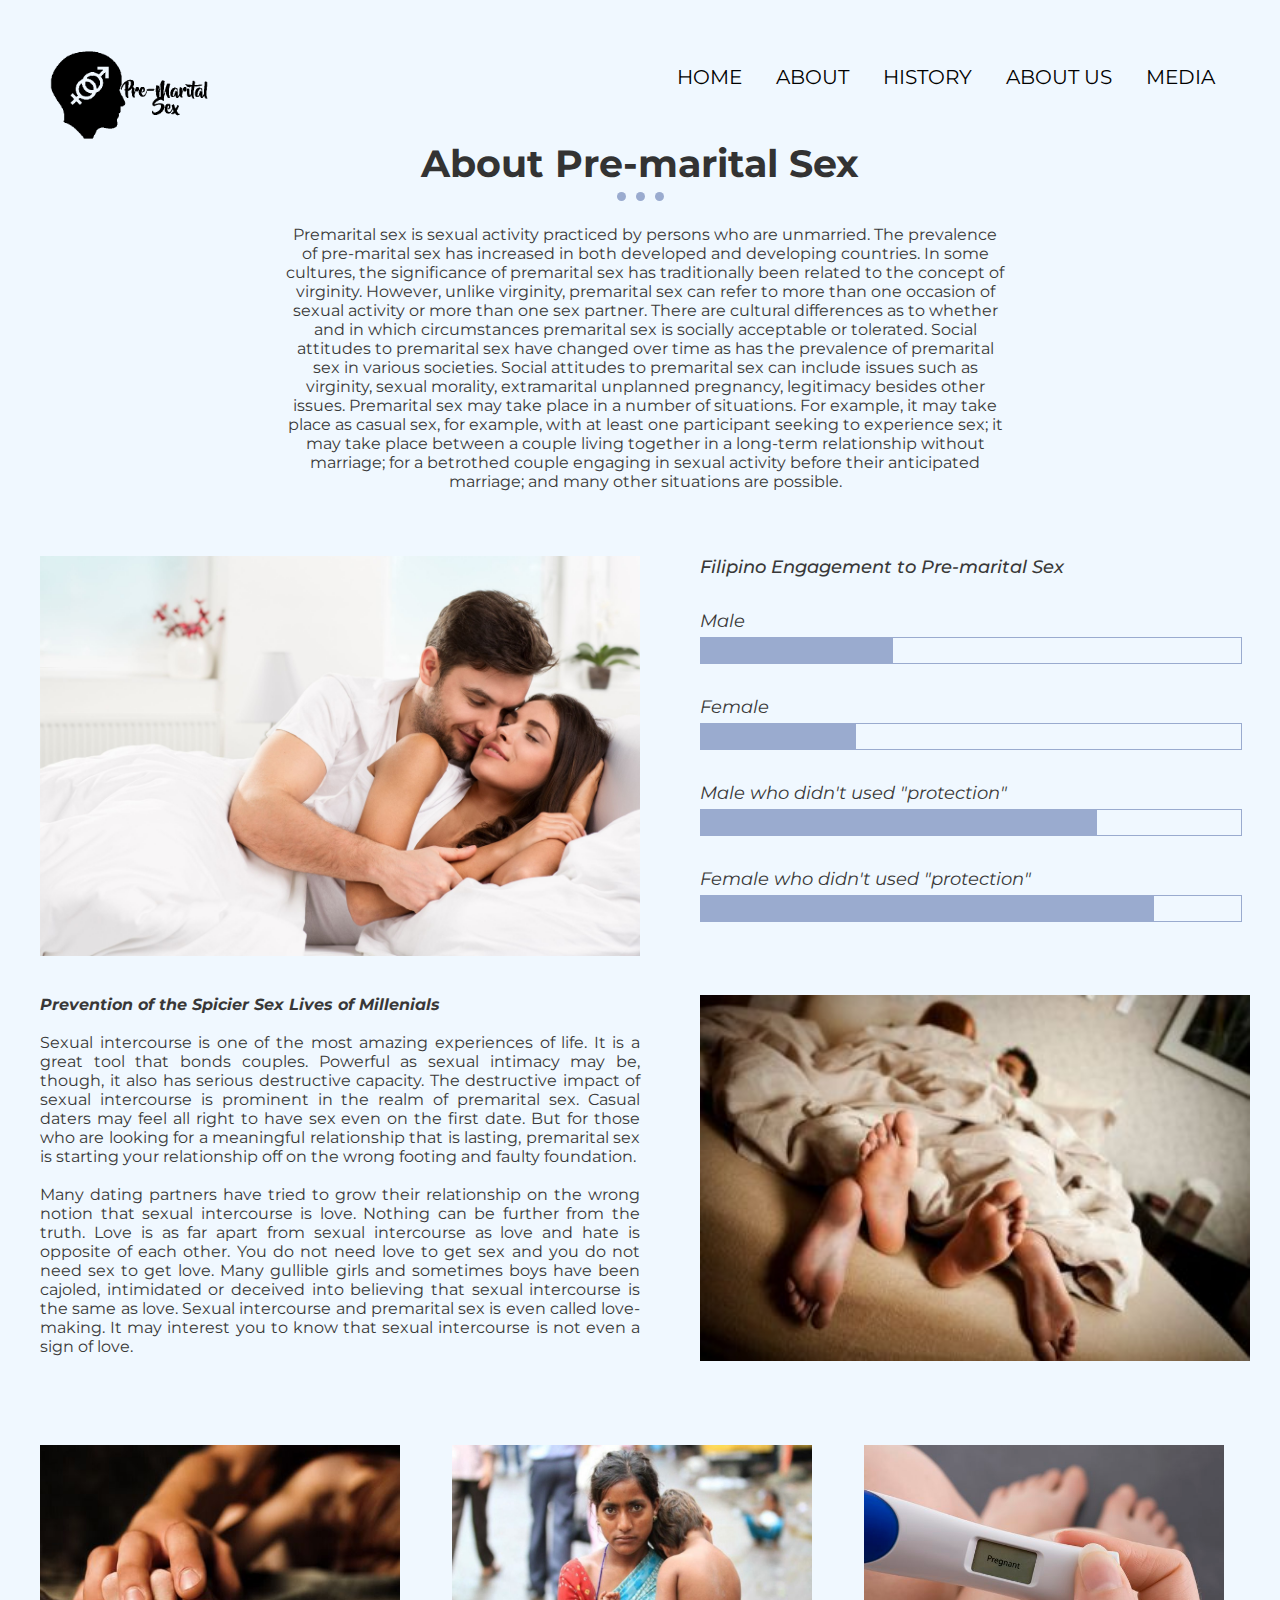
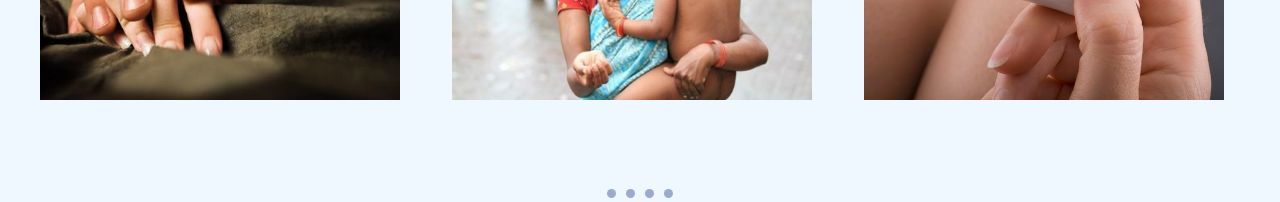
==== about.html @ 6db8bfd3 "With lots of Tabs" ====
<!DOCTYPE html>
<html>
<head>
    <meta http-equiv="content-type" content="text/html"; charset="UTF-8" />
    <meta name="viewport" content="width=device-width,initial-scale=1.0" />
    <title>Pre-Marital Sex Awareness</title>
    <link rel="stylesheet" type="text/css" href="css/style.css">
    <link href="https://fonts.googleapis.com/css?family=Montserrat|Poiret+One" rel="stylesheet">

    <link rel="apple-touch-icon" sizes="180x180" href="favicon/apple-touch-icon.png">
    <link rel="icon" type="image/png" sizes="32x32" href="favicon/favicon-32x32.png">
    <link rel="icon" type="image/png" sizes="16x16" href="favicon/favicon-16x16.png">
    <link rel="manifest" href="favicon/manifest.json">
    <link rel="mask-icon" href="favicon/safari-pinned-tab.svg" color="#000000">
    <meta name="theme-color" content="#ffffff">
    
</head>
<body style="background-color: aliceblue">
    
    
    
    <!--WEBSITE CREATED BY JOSIAH LOPEZ 12/26/17-->
    <!--HTML, CSS AND A LITTLE JAVASCRIPT AND JQUERY-->
    <!--SUBMITTED TO RANYLENE OLAYBAL-->
    <!--CTRL+SHIFT+/ to PUT MESSAGES-->
    <!--99% DONE-->
    
    
    
<button onclick="topFunction()" id="myBtn" title="Go to top">Back to Top</button> 
<!--<div class="wrapper">
    <div class="slide">-->
        <div class="header-io">
            <img class="logo" src="images/logo-black.png" alt="Pre-Marital Sex" height="90px">
            <div class="menu-io">
                <ul>
                    <li><a href="index.html">Home</a></li>
                    <li><a href="about.html">About</a></li>
                    <li><a href="history.html">History</a></li>
                    <li><a href="aboutus.html">About Us</a></li>
                    <li><a href="media.html">Media</a></li>
                </ul>
            </div>    
        </div>
        
    <!--</div>
</div>-->

<div class="content">
    <div class="content-title">
        <h2><a name="About">About Pre-marital Sex</a></h2>
        <div class="border">
            <span></span>
            <span></span>
            <span></span>
        </div>
    </div>
    <p class="content-desc">
        Premarital sex is sexual activity practiced by persons who are unmarried. The prevalence of pre-marital sex has increased in both developed and developing countries. In some cultures, the significance of premarital sex has traditionally been related to the concept of virginity. However, unlike virginity, premarital sex can refer to more than one occasion of sexual activity or more than one sex partner. There are cultural differences as to whether and in which circumstances premarital sex is socially acceptable or tolerated. Social attitudes to premarital sex have changed over time as has the prevalence of premarital sex in various societies. Social attitudes to premarital sex can include issues such as virginity, sexual morality, extramarital unplanned pregnancy, legitimacy besides other issues. Premarital sex may take place in a number of situations. For example, it may take place as casual sex, for example, with at least one participant seeking to experience sex; it may take place between a couple living together in a long-term relationship without marriage; for a betrothed couple engaging in sexual activity before their anticipated marriage; and many other situations are possible.
    </p>
    
    <div class="skill-section">
        <div class="skill-img">
            <img src="images/premarital-sex.jpg" width="500px" />
        </div>
        <div class="skill-content">
            <h3 class="skill-title"><i>Filipino Engagement to Pre-marital Sex</i></h3>
            <div class="skills">
                <i>Male</i>
                <span><abbr></abbr></span>
            </div>
            <div class="skills female">
                <i>Female</i>
                <span><abbr></abbr></span>
            </div>
            <div class="skills malewho">
                <i>Male who didn't used "protection"</i>
                <span><abbr></abbr></span>
            </div>
            <div class="skills femalewho">
                <i>Female who didn't used "protection"</i>
                <span><abbr></abbr></span>
            </div>
        </div>
        <div class="about-content">
            <div class="about-desc">
                <p><b><i>Prevention of the Spicier Sex Lives of Millenials</i></b></p><br>
                <p style="text-align:justify">Sexual intercourse is one of the most amazing experiences of life. It is a great tool that bonds couples. Powerful as sexual intimacy may be, though, it also has serious destructive capacity. The destructive impact of sexual intercourse is prominent in the realm of premarital sex.  Casual daters may feel all right to have sex even on the first date. But for those who are looking for a meaningful relationship that is lasting, premarital sex is starting your relationship off on the wrong footing and faulty foundation.<br><br>

Many dating partners have tried to grow their relationship on the wrong notion that sexual intercourse is love.  Nothing can be further from the truth.  Love is as far apart from sexual intercourse as love and hate is opposite of each other.  You do not need love to get sex and you do not need sex to get love.  Many gullible girls and sometimes boys have been cajoled, intimidated or deceived into believing that sexual intercourse is the same as love. Sexual intercourse and premarital sex is even called love-making. It may interest you to know that sexual intercourse is not even a sign of love.<br><br>

            
            
            </div>
             <div class="about-img">
                <img src="images/skill.jpg" width="550px" />
            </div>

        </div>
        <div class="desk-img">
            <c>
            <img src="images/desk2.jpg" width="500" height="255" />
            <img class="desk3img" src="images/desk3.jpg" width="500" height="255" />
            <img src="images/desk4.jpg" width="500" height="255" />
            </c>
        </div>
    </div>
    
    
    
    
    
    
    
    
    
    
    
    
    
    
    
    
    
    
    
    
    <div class="content-title">
        <div class="border">
            <span></span>
            <span></span>
            <span></span>
            <span></span>
        </div>
    </div>
    
   
</div>
<script src="js/main.js"></script>
---- css/style.css ----
#myBtn {
    display: none;
    position: fixed;
    bottom: 20px;
    right: 30px;
    z-index: 99;
    border: none;
    outline: none;
    background-color: #2E3955;
    color: #fff;
    cursor: pointer;
    padding: 10px;
    border-radius: 2px;
}

#myBtn:hover {
    background-color: #555; /* Add a dark-grey background on hover */
}

*{
    padding: 0;
    margin: 0;
}

.wrapper{
    width: 100%;
    height: auto;
    min-height: 300px;
    padding: 0 0px; 
}

.slide{
    width: 100%;
    height: 650px;
    position: relative;
    background-image: url(../images/bg.jpg);
    background-size: cover;
    background-repeat: no-repeat;
    background-position: center center;
}

.header{
    position: relative;
    padding: 50px 50px;
}

.header-io{
    padding: 50px 50px;
}

.header-io .logo{
    float: left;
}

.header-io .menu-io{
    float: right;
}

.menu-io ul li{
    list-style: none;
    display: inline-block;
}

.menu-io ul li a{
    display: block;
    padding: 15px;
    color: black;
    text-decoration: none;
    font-size:20px;
    text-transform: uppercase;
    font-family: 'Montserrat', sans-serif;
}

.header .logo{
    float: left;
}

.header .menu{
    float: right;
}

.menu ul li{
    list-style: none;
    display: inline-block;
}

.menu ul li a{
    display: block;
    padding: 15px;
    color: white;
    text-decoration: none;
    font-size:20px;
    text-transform: uppercase;
    font-family: 'Montserrat', sans-serif;
}

.slideTitle{
    position: absolute;
    top: 50%;
    left: 50%;
    transform: translate(-50%, -50%);
    color: white;
    font-family: 'Poiret One', cursive;
}

.slideTitle h1{
    font-size: 50px;
    text-align: center;
}

.slideTitle p{
    font-size: 18px;
    padding: 0 80px;
    text-align: center;
}

.content{
    padding: 0 40px;
}

.content-title{
    display: inline-block;
    width: 100%;
    text-align: center;
    padding: 0px 0;
    float: left;
}

.content-title h2{
    font-size: 38px;
    font-family: 'Montserrat', sans-serif;
    color: #333333;
}

.border span{
    width: 9px;
    height: 9px;
    margin: 0 3px;
    background-color: #9aabcf;
    border-radius: 100px;
    display: inline-block;
}

p.content-desc{
    font-size: 16px;
    color: #393838;
    padding: 20px 5px;
    width: 60%;
    margin-left: 20%;
    text-align: center;
    display: inline-block;
    float: left;
    font-family: 'Montserrat', sans-serif;
}

.skill-section{
    display: inline-block;
    width: 100%;
    float: left;
    padding: 45px 0;
}

.skill-img{
    width: 50%;
    float: left;
}

.skill-img img{
    width: 100%;
}

.skill-content{
    width: 45%;
    float: right;
}

h3.skill-title{
    font-size: 18px;
    font-family: 'Montserrat', sans-serif;
    color: #393838;
    font-weight: 500;
    float: left;
    width: 100%;
}

.skills{
    width: 100%;
    float: left;
    padding-top: 32px;
}

.skills i{
    color:#393838;
    font-family: 'Montserrat', sans-serif;
    clear: both;
    float: left;
    font-size: 18px;
}

.skills span{
    width: 100%;
    height: 25px;
    margin-top: 5px;
    border: 1px solid #9aabcf;
    display: inline-block;
    float: left;
}

.skills span abbr{
    width: 35.5%;
    height: 25px;
    background-color: #9aabcf;
    display: inline-block;
}

.skills.female span abbr{
    width: 28.7%;
}

.skills.malewho span abbr{
    width: 73.4%;
}

.skills.femalewho span abbr{
    width: 83.8%;
}

.about-content, .desk-img{
    width: 100%;
    float: left;
    display: inline-block;
    font-family: 'Montserrat', sans-serif;
    color: #393838;
    padding: 35px 0;
}

.about-desc{
    width: 50%;
    float: left;
    display: inline-block;
}

.about-desc2{
    width: 80%;
    display: inline;
    align-content: center;
}

.about-desc p{
    padding-bottom: 0;
}

.about-img{
    width: 45%;
    float: right;
    display: inline-block;
}

.desk-img img{
    width: 30%;
}

.desk-img img.desk3img{
    margin: 0 4%;
}

.clearfix{
    
}

.column{
    width: 30%;
    display: inline-block;
    float: left;
    text-align: center;
    color: #393838;
    font-family: 'Montserrat', sans-serif;
    padding: 0 20px;
    box-sizing: border-box;
}

.column.col2{
    margin: 0 5%;
}

.column.col3{
    float: right;
}

.column p{
    padding-top: 14px;
    font-size: 12px;
}

.content.ourteam{
    padding-top: 35px;
    clear: left;
}

.tm,.students{
    display: inline-block;
    width: 100%;
    float: left;
    box-sizing: border-box;
    font-family: 'Montserrat', sans-serif;
    padding: 25px 15px 0;
    padding-left: 100px;
}

.students{
    padding: 0 35px 15px;
}

.students.josiah{
    padding-left: 85px;
}

.students-image{
    width: 15%;
    float: left;
}

.students-image img{
    width: 120%;
}

.students-detail{
    width: 70%;
    float: left;
    padding-left: 50px;
    padding-top: 45px;
}

.students-detail h3{
    padding-bottom: 10px;
}

.students-detail h5{
    padding-bottom: 10px;
}

.students-detail p{
    font-weight: normal;
    font-size: 14px;
}

.students-detail.jherico{
    padding-left: 0px;
    padding-right: 25px;
}

/*.porfolio{
    padding: 0 15px;
}

.portfolio img{
    margin: 28px;
}*/

.slideshow-container{
    width: 500px;
    position: relative;
    margin: auto;
}

.slides{
    display: none;
}

.prev,.next{
    position: absolute;
    bottom: 35%;
    color: #f2f2f2;
    font-weight: bold;
    padding: 10px 10px;
    font-size: 18px;
    border-radius: 0 3px 3px 0;
    cursor: pointer;
}

.next{
    border-radius: 3px 0 0 3px;
    right: 0;
}

.prev:hover,.next:hover{
    background: rgba(0,0,0,0.8);
}

.dots{
    width: 4px;
    height: 4px;
    display: inline-block;
    background: gray;
    padding: 5px;
    border-radius: 50%;
    cursor: pointer;
}

.fade{
    animation-name: fade;
    animation-duration: 1.5s;
}

@keyframes fade{
    from{opacity: 0.4}
    to{opacity: 1}
}

.active,.dots:hover{
    background-color: #333;
}

form.contactform{
    padding: 0 45px 15px;
}

.txtfield{
    width: 48%;
    height: 35px;
    padding: 0 5px;
    font-size: 16px;
    font-style: italic;
}

.txtfield,.message{
    border: 1px solid #333333;
    font-family: 'Montserrat', sans-serif;
}

#submit{
    font-family: 'Montserrat', sans-serif;
    background-color: #9aabcf;
    width: 150px;
    height: 35px;
    border: 1px solid;
    color: #ffffff;
    margin-top: 5px;
    font-size: 15px;
    font-style: italic;
}

.txtfield.email{
    float: right;
}

.message{
    width: 100%;
    padding: 5px;
    box-sizing: border-box;
    margin-top: 15px;
    font-style: italic;
    font-size: 15px;
}
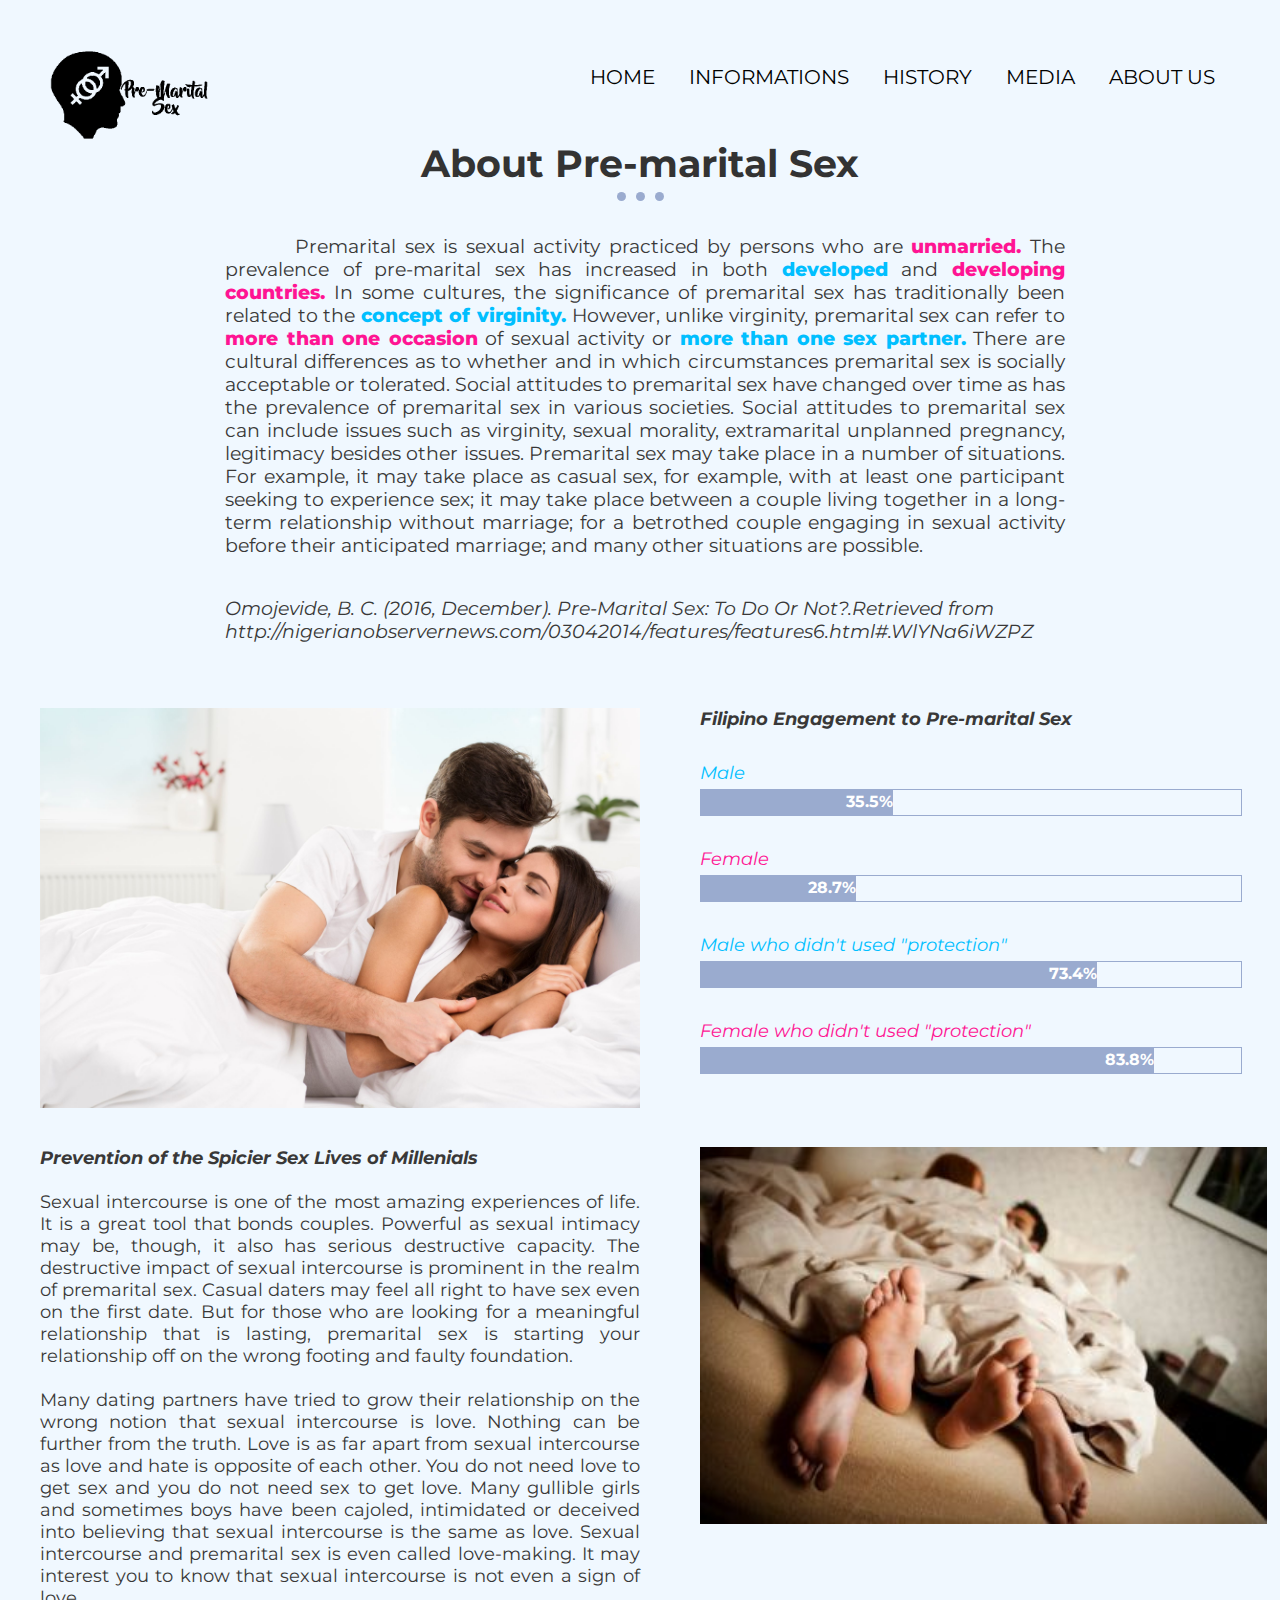
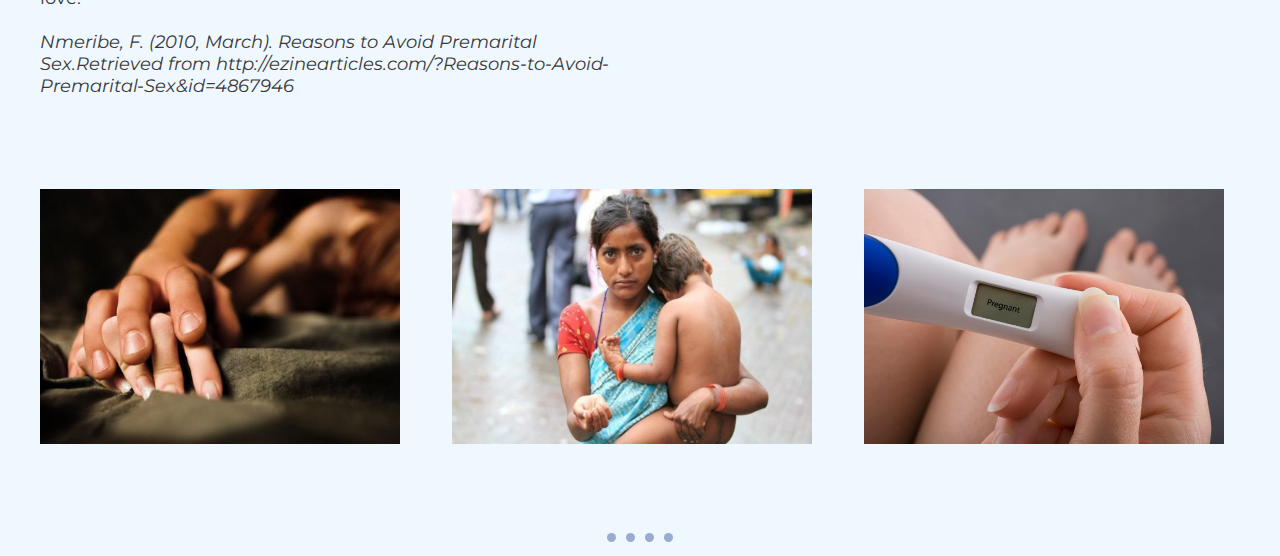
==== commit e8edb2d5: "WITH CHANGES :)" ====
--- a/about.html
+++ b/about.html
@@ -35,10 +35,10 @@
             <div class="menu-io">
                 <ul>
                     <li><a href="index.html">Home</a></li>
-                    <li><a href="about.html">About</a></li>
+                    <li><a href="about.html">Informations</a></li>
                     <li><a href="history.html">History</a></li>
+                    <li><a href="media.html">Media</a></li>
                     <li><a href="aboutus.html">About Us</a></li>
-                    <li><a href="media.html">Media</a></li>
                 </ul>
             </div>    
         </div>
@@ -56,30 +56,30 @@
         </div>
     </div>
     <p class="content-desc">
-        Premarital sex is sexual activity practiced by persons who are unmarried. The prevalence of pre-marital sex has increased in both developed and developing countries. In some cultures, the significance of premarital sex has traditionally been related to the concept of virginity. However, unlike virginity, premarital sex can refer to more than one occasion of sexual activity or more than one sex partner. There are cultural differences as to whether and in which circumstances premarital sex is socially acceptable or tolerated. Social attitudes to premarital sex have changed over time as has the prevalence of premarital sex in various societies. Social attitudes to premarital sex can include issues such as virginity, sexual morality, extramarital unplanned pregnancy, legitimacy besides other issues. Premarital sex may take place in a number of situations. For example, it may take place as casual sex, for example, with at least one participant seeking to experience sex; it may take place between a couple living together in a long-term relationship without marriage; for a betrothed couple engaging in sexual activity before their anticipated marriage; and many other situations are possible.
-    </p>
+        Premarital sex is sexual activity practiced by persons who are <span style="color: deeppink; font-weight: 800">unmarried.</span> The prevalence of pre-marital sex has increased in both <span style="color: deepskyblue; font-weight: 800">developed</span> and <span style="color: deeppink; font-weight: 800">developing countries.</span> In some cultures, the significance of premarital sex has traditionally been related to the <span style="color: deepskyblue; font-weight: 800">concept of virginity.</span> However, unlike virginity, premarital sex can refer to <span style="color: deeppink; font-weight: 800">more than one occasion</span> of sexual activity or <span style="color: deepskyblue; font-weight: 800">more than one sex partner.</span> There are cultural differences as to whether and in which circumstances premarital sex is socially acceptable or tolerated. Social attitudes to premarital sex have changed over time as has the prevalence of premarital sex in various societies. Social attitudes to premarital sex can include issues such as virginity, sexual morality, extramarital unplanned pregnancy, legitimacy besides other issues. Premarital sex may take place in a number of situations. For example, it may take place as casual sex, for example, with at least one participant seeking to experience sex; it may take place between a couple living together in a long-term relationship without marriage; for a betrothed couple engaging in sexual activity before their anticipated marriage; and many other situations are possible.</p>
+    <p class="content-desc-1"><i>Omojevide, B. C. (2016, December). Pre-Marital Sex: To Do Or Not?.Retrieved from http://nigerianobservernews.com/03042014/features/features6.html#.WlYNa6iWZPZ</i> </p>
     
     <div class="skill-section">
         <div class="skill-img">
             <img src="images/premarital-sex.jpg" width="500px" />
         </div>
         <div class="skill-content">
-            <h3 class="skill-title"><i>Filipino Engagement to Pre-marital Sex</i></h3>
+            <h3 class="skill-title"><i><b>Filipino Engagement to Pre-marital Sex</b></i></h3>
             <div class="skills">
                 <i>Male</i>
-                <span><abbr></abbr></span>
+                <span><abbr><h2 style="color: white; font-family: 'Montserrat', sans-serif; text-align: right; font-size: 100%; padding-top: 2px">35.5%</h2></abbr></span>
             </div>
             <div class="skills female">
                 <i>Female</i>
-                <span><abbr></abbr></span>
+                <span><abbr><h2 style="color: white; font-family: 'Montserrat', sans-serif; text-align: right; font-size: 100%; padding-top: 2px">28.7%</h2></abbr></span>
             </div>
             <div class="skills malewho">
                 <i>Male who didn't used "protection"</i>
-                <span><abbr></abbr></span>
+                <span><abbr><h2 style="color: white; font-family: 'Montserrat', sans-serif; text-align: right; font-size: 100%; padding-top: 2px">73.4%</h2></abbr></span>
             </div>
             <div class="skills femalewho">
                 <i>Female who didn't used "protection"</i>
-                <span><abbr></abbr></span>
+                <span><abbr><h2 style="color: white; font-family: 'Montserrat', sans-serif; text-align: right; font-size: 100%; padding-top: 2px">83.8%</h2></abbr></span>
             </div>
         </div>
         <div class="about-content">
@@ -87,13 +87,13 @@
                 <p><b><i>Prevention of the Spicier Sex Lives of Millenials</i></b></p><br>
                 <p style="text-align:justify">Sexual intercourse is one of the most amazing experiences of life. It is a great tool that bonds couples. Powerful as sexual intimacy may be, though, it also has serious destructive capacity. The destructive impact of sexual intercourse is prominent in the realm of premarital sex.  Casual daters may feel all right to have sex even on the first date. But for those who are looking for a meaningful relationship that is lasting, premarital sex is starting your relationship off on the wrong footing and faulty foundation.<br><br>
 
-Many dating partners have tried to grow their relationship on the wrong notion that sexual intercourse is love.  Nothing can be further from the truth.  Love is as far apart from sexual intercourse as love and hate is opposite of each other.  You do not need love to get sex and you do not need sex to get love.  Many gullible girls and sometimes boys have been cajoled, intimidated or deceived into believing that sexual intercourse is the same as love. Sexual intercourse and premarital sex is even called love-making. It may interest you to know that sexual intercourse is not even a sign of love.<br><br>
+Many dating partners have tried to grow their relationship on the wrong notion that sexual intercourse is love.  Nothing can be further from the truth.  Love is as far apart from sexual intercourse as love and hate is opposite of each other.  You do not need love to get sex and you do not need sex to get love.  Many gullible girls and sometimes boys have been cajoled, intimidated or deceived into believing that sexual intercourse is the same as love. Sexual intercourse and premarital sex is even called love-making. It may interest you to know that sexual intercourse is not even a sign of love.</p> <br><i> Nmeribe, F. (2010, March). Reasons to Avoid Premarital Sex.Retrieved from http://ezinearticles.com/?Reasons-to-Avoid-Premarital-Sex&id=4867946</i><br><br>
 
             
             
             </div>
              <div class="about-img">
-                <img src="images/skill.jpg" width="550px" />
+                <img src="images/skill.jpg" width="105%" />
             </div>
 
         </div>
--- a/css/style.css
+++ b/css/style.css
@@ -24,17 +24,17 @@
 
 .wrapper{
     width: 100%;
-    height: auto;
+    height: 100%;
     min-height: 300px;
     padding: 0 0px; 
 }
 
 .slide{
     width: 100%;
-    height: 650px;
+    height: 758px;
     position: relative;
     background-image: url(../images/bg.jpg);
-    background-size: cover;
+    background-size: 100%;
     background-repeat: no-repeat;
     background-position: center center;
 }
@@ -124,6 +124,7 @@
     text-align: center;
     padding: 0px 0;
     float: left;
+    padding-bottom: 10px;
 }
 
 .content-title h2{
@@ -142,15 +143,31 @@
 }
 
 p.content-desc{
-    font-size: 16px;
+    font-size: 19px;
     color: #393838;
     padding: 20px 5px;
-    width: 60%;
-    margin-left: 20%;
-    text-align: center;
-    display: inline-block;
-    float: left;
-    font-family: 'Montserrat', sans-serif;
+    width: 70%;
+    margin-left: 15%;
+    /*text-align: center;*/
+    display: inline-block;
+    float: left;
+    font-family: 'Montserrat', sans-serif;
+    text-align: justify;
+    text-indent: 70px;
+}
+
+p.content-desc-1{
+    font-size: 19px;
+    color: #393838;
+    padding: 20px 5px;
+    width: 70%;
+    margin-left: 15%;
+    /*text-align: center;*/
+    display: inline-block;
+    float: left;
+    font-family: 'Montserrat', sans-serif;
+    text-align: left;
+    text-indent: 0px;
 }
 
 .skill-section{
@@ -194,7 +211,16 @@
     font-family: 'Montserrat', sans-serif;
     clear: both;
     float: left;
+    color: deepskyblue;
     font-size: 18px;
+}
+
+.skills.female i{
+    color: deeppink;
+}
+
+.skills.femalewho i{
+    color: deeppink;
 }
 
 .skills span{
@@ -238,6 +264,7 @@
     width: 50%;
     float: left;
     display: inline-block;
+    font-size: 18px;
 }
 
 .about-desc2{
@@ -289,7 +316,7 @@
 
 .column p{
     padding-top: 14px;
-    font-size: 12px;
+    font-size: 16px;
 }
 
 .content.ourteam{
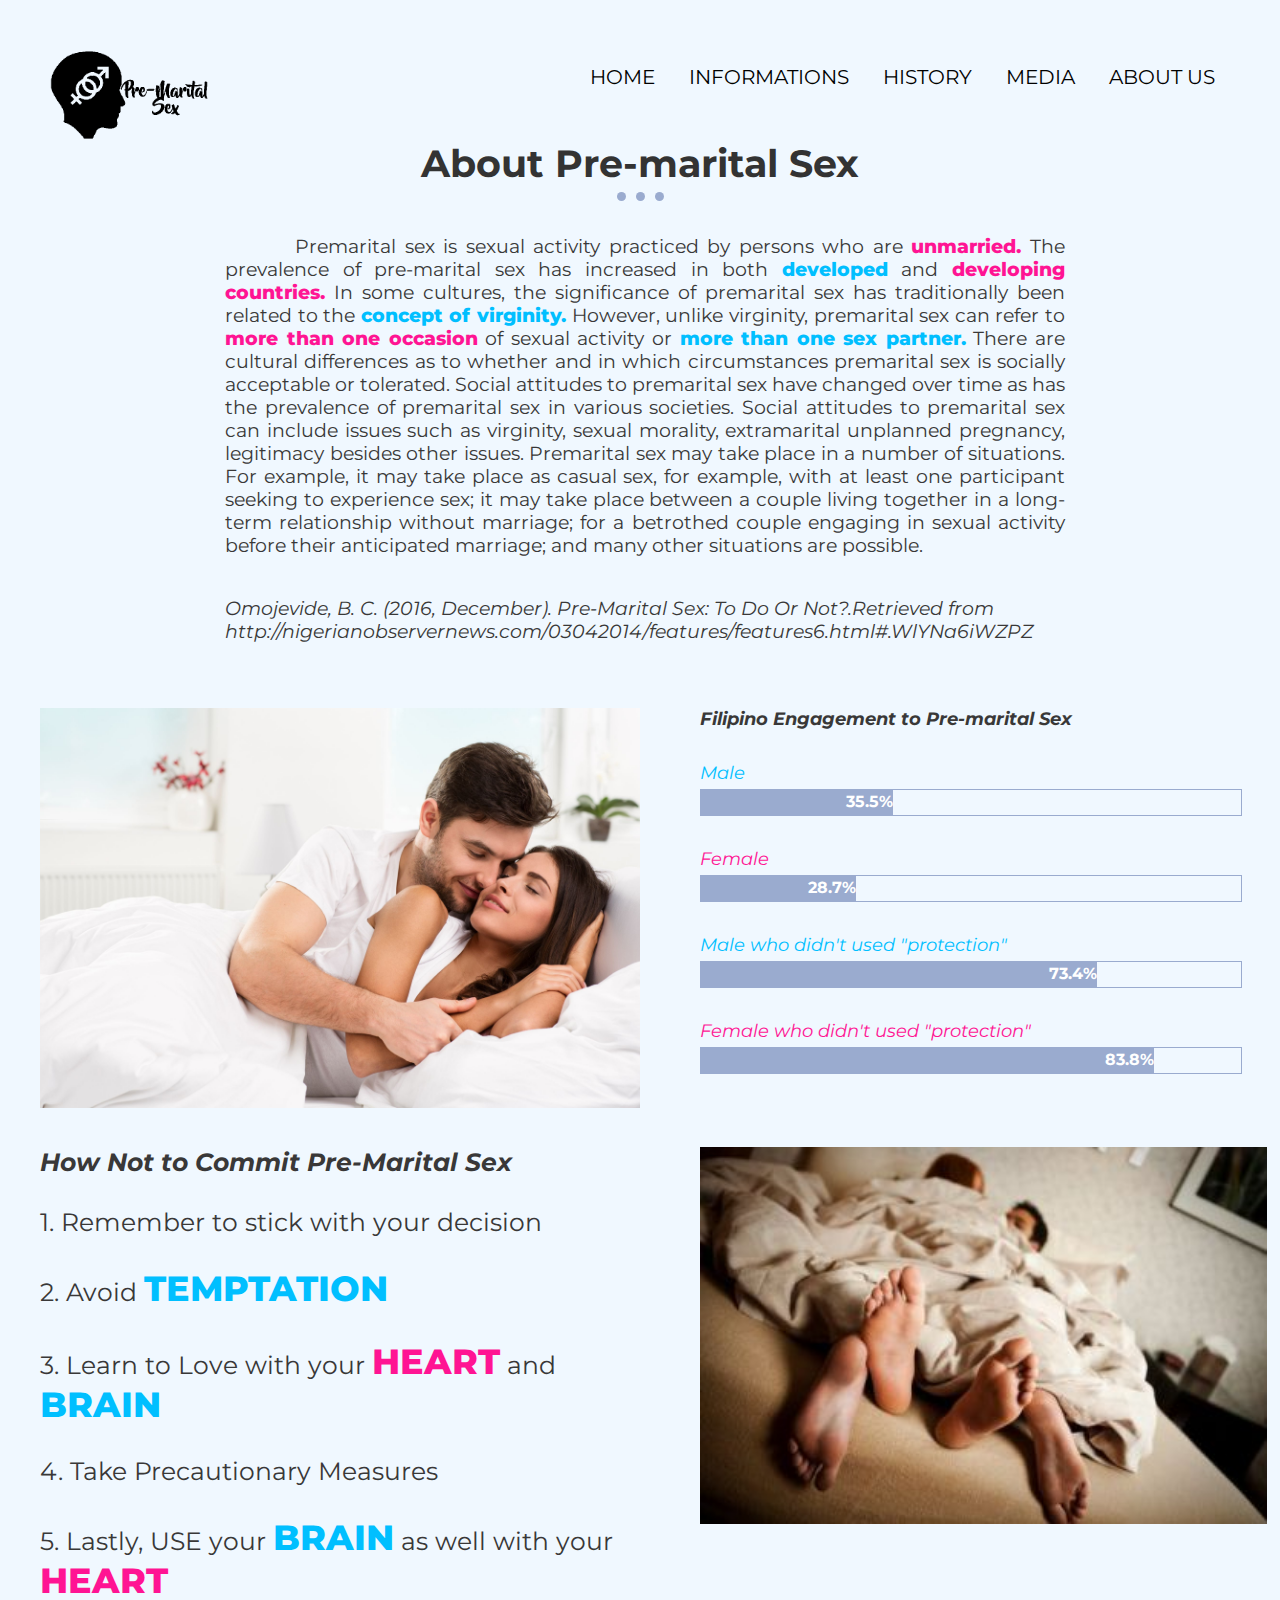
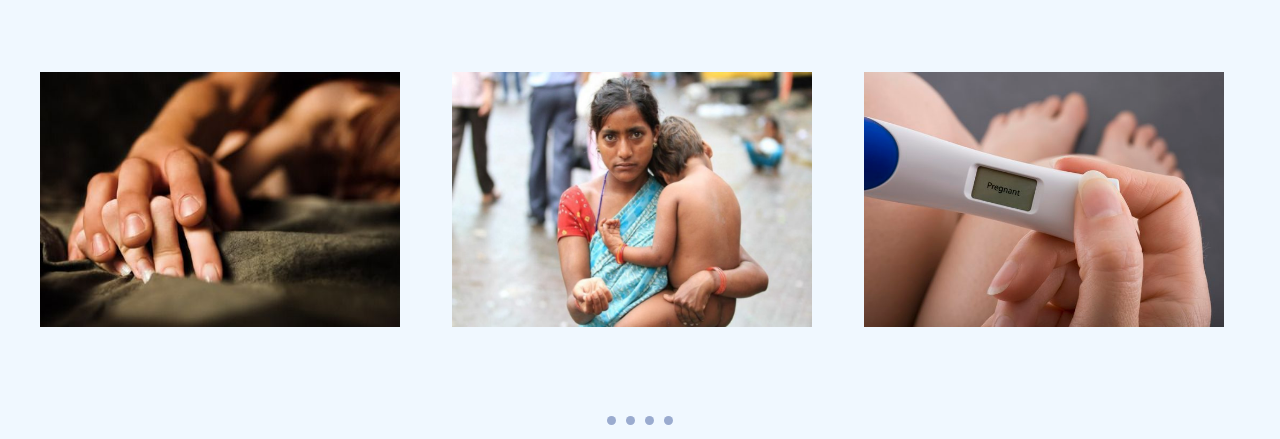
==== commit c0663cfd: "YESSSS" ====
--- a/about.html
+++ b/about.html
@@ -35,7 +35,14 @@
             <div class="menu-io">
                 <ul>
                     <li><a href="index.html">Home</a></li>
-                    <li><a href="about.html">Informations</a></li>
+                    <li class="dropdown">
+                        <a class="dropdown-btn" href="about.html">Informations</a>
+                        <div class="dropdown-menu">
+                            <a href="about.html#about">About Premarital Sex</a> 
+                            <a href="about.html#data">Data About Premarital Sex</a> 
+                            <a href="about.html#prev">Prevention</a>
+                        </div>
+                    </li>
                     <li><a href="history.html">History</a></li>
                     <li><a href="media.html">Media</a></li>
                     <li><a href="aboutus.html">About Us</a></li>
@@ -64,7 +71,7 @@
             <img src="images/premarital-sex.jpg" width="500px" />
         </div>
         <div class="skill-content">
-            <h3 class="skill-title"><i><b>Filipino Engagement to Pre-marital Sex</b></i></h3>
+            <a name="data"><h3 class="skill-title"><i><b>Filipino Engagement to Pre-marital Sex</b></i></h3></a>
             <div class="skills">
                 <i>Male</i>
                 <span><abbr><h2 style="color: white; font-family: 'Montserrat', sans-serif; text-align: right; font-size: 100%; padding-top: 2px">35.5%</h2></abbr></span>
@@ -84,10 +91,17 @@
         </div>
         <div class="about-content">
             <div class="about-desc">
-                <p><b><i>Prevention of the Spicier Sex Lives of Millenials</i></b></p><br>
-                <p style="text-align:justify">Sexual intercourse is one of the most amazing experiences of life. It is a great tool that bonds couples. Powerful as sexual intimacy may be, though, it also has serious destructive capacity. The destructive impact of sexual intercourse is prominent in the realm of premarital sex.  Casual daters may feel all right to have sex even on the first date. But for those who are looking for a meaningful relationship that is lasting, premarital sex is starting your relationship off on the wrong footing and faulty foundation.<br><br>
+                <a name="prev"><p><b><i>How Not to Commit Pre-Marital Sex</i></b></p></a><br>
+              <!--  <p style="text-align:justify">Sexual intercourse is one of the most amazing experiences of life. It is a great tool that bonds couples. Powerful as sexual intimacy may be, though, it also has serious destructive capacity. The destructive impact of sexual intercourse is prominent in the realm of premarital sex.  Casual daters may feel all right to have sex even on the first date. But for those who are looking for a meaningful relationship that is lasting, premarital sex is starting your relationship off on the wrong footing and faulty foundation.<br><br>
 
-Many dating partners have tried to grow their relationship on the wrong notion that sexual intercourse is love.  Nothing can be further from the truth.  Love is as far apart from sexual intercourse as love and hate is opposite of each other.  You do not need love to get sex and you do not need sex to get love.  Many gullible girls and sometimes boys have been cajoled, intimidated or deceived into believing that sexual intercourse is the same as love. Sexual intercourse and premarital sex is even called love-making. It may interest you to know that sexual intercourse is not even a sign of love.</p> <br><i> Nmeribe, F. (2010, March). Reasons to Avoid Premarital Sex.Retrieved from http://ezinearticles.com/?Reasons-to-Avoid-Premarital-Sex&id=4867946</i><br><br>
+Many dating partners have tried to grow their relationship on the wrong notion that sexual intercourse is love.  Nothing can be further from the truth.  Love is as far apart from sexual intercourse as love and hate is opposite of each other.  You do not need love to get sex and you do not need sex to get love.  Many gullible girls and sometimes boys have been cajoled, intimidated or deceived into believing that sexual intercourse is the same as love. Sexual intercourse and premarital sex is even called love-making. It may interest you to know that sexual intercourse is not even a sign of love.</p> <br><i> Nmeribe, F. (2010, March). Reasons to Avoid Premarital Sex.Retrieved from http://ezinearticles.com/?Reasons-to-Avoid-Premarital-Sex&id=4867946</i><br><br>-->
+                
+                
+        <p>1. Remember to stick with your decision<br><br>
+            2. Avoid <span style="color: deepskyblue; font-weight: 800; font-size: 35px">TEMPTATION</span><br><br>
+            3. Learn to Love with your <span style="color: deeppink; font-weight: 800; font-size: 35px">HEART</span> and <span style="color: deepskyblue; font-weight: 800; font-size: 35px">BRAIN</span><br><br>
+            4. Take Precautionary Measures<br><br>
+            5. Lastly, USE your <span style="color: deepskyblue; font-weight: 800; font-size: 35px">BRAIN</span> as well with your <span style="color: deeppink; font-weight: 800; font-size: 35px">HEART</span></p>
 
             
             
--- a/css/style.css
+++ b/css/style.css
@@ -71,6 +71,57 @@
     font-family: 'Montserrat', sans-serif;
 }
 
+
+
+
+
+
+li a:hover, .dropdown:hover .dropdown-btn {
+	background-color: cornflowerblue;
+}
+
+li.dropdown {
+	display: inline-block;
+}
+ 
+.dropdown-menu {
+	display: none;
+    background-color: #f5f5f5;
+    opacity: 0.95;
+	position: absolute;
+	min-width: 160px;
+}
+
+.dropdown-menu.yeah {
+    position: absolute;
+}
+ 
+.dropdown-menu a {
+	color: grey;
+	padding: 12px 16px;
+	text-decoration: none;
+	display: block;
+	text-align: left;
+}
+
+.dropdown-menu.color{
+    background-color: #254263;
+}
+ 
+.dropdown-menu a:hover {
+	background-color: #9aabcf;
+}
+ 
+.dropdown:hover .dropdown-menu {
+	display: block;
+}
+
+
+
+
+
+
+
 .header .logo{
     float: left;
 }
@@ -127,6 +178,10 @@
     padding-bottom: 10px;
 }
 
+.content-title.media{
+    padding-bottom: 20px;
+}
+
 .content-title h2{
     font-size: 38px;
     font-family: 'Montserrat', sans-serif;
@@ -264,7 +319,7 @@
     width: 50%;
     float: left;
     display: inline-block;
-    font-size: 18px;
+    font-size: 25px;
 }
 
 .about-desc2{
@@ -385,7 +440,7 @@
 }*/
 
 .slideshow-container{
-    width: 500px;
+    width: 600px;
     position: relative;
     margin: auto;
 }
@@ -396,7 +451,7 @@
 
 .prev,.next{
     position: absolute;
-    bottom: 35%;
+    bottom: 45%;
     color: #f2f2f2;
     font-weight: bold;
     padding: 10px 10px;
